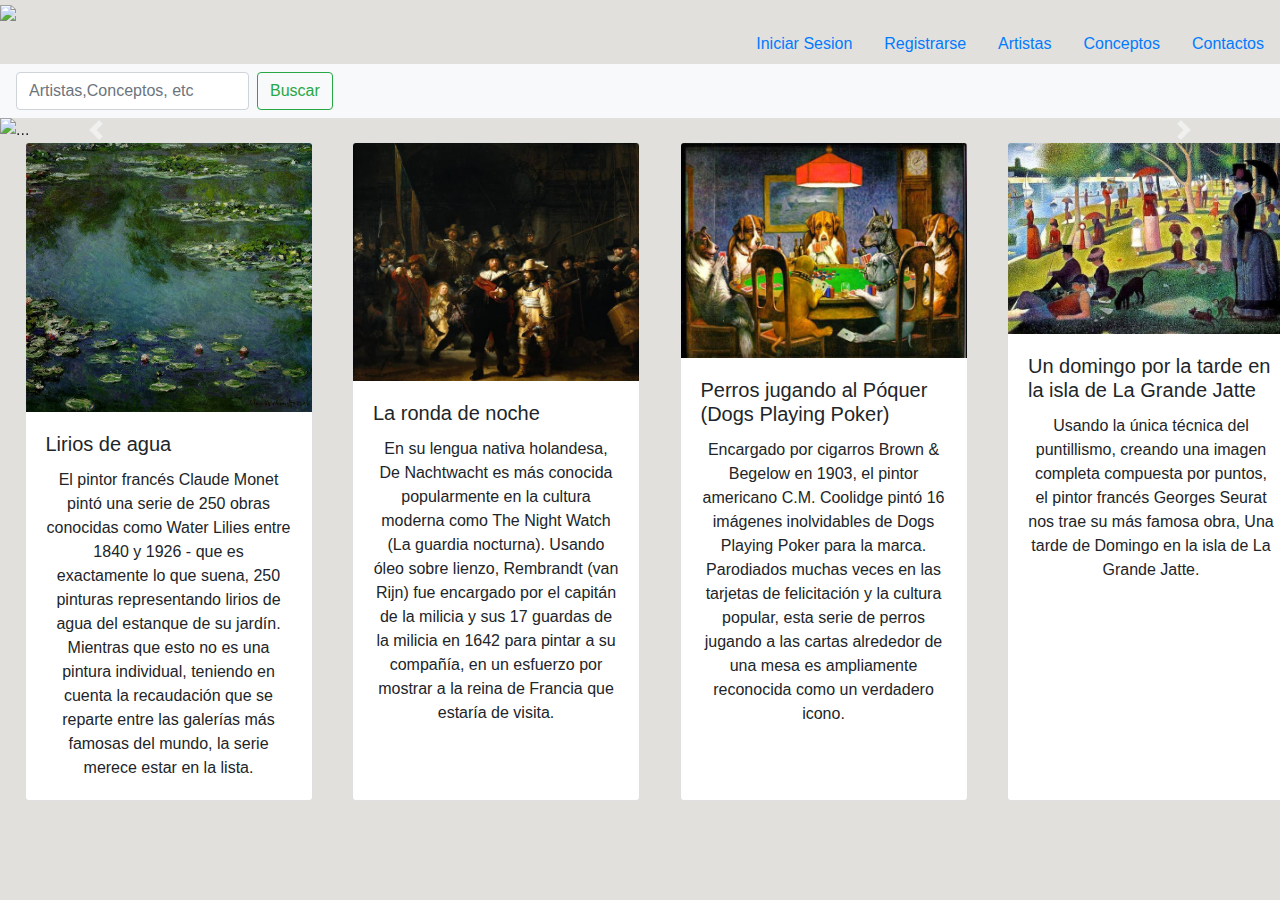
==== Grupo Zero/index.html @ 622be4af "nombre" ====
<!DOCTYPE html>
<html lang="en">

<head>
  <meta charset="UTF-8">
  <meta http-equiv="X-UA-Compatible" content="IE=edge">
  <meta name="viewport" content="width=device-width, initial-scale=1.0">
  <title>Ground Zero</title>
  <link rel="stylesheet" href="css/bootstrap.css">
  <link rel="stylesheet" href="css/misestilos.css">
</head>

<body>
  <div>
  <img src="...">
</div>
  <div class="nav justify-content-end">
    <div class="row">
      <div class="col"></div>
    </div>
    <nav>
      <ul class="nav">
        <li class="nav-item">
          <a class="nav-link" href="Iniciar Sesion.html">Iniciar Sesion</a>
        </li>
        <ul class="nav">
          <li class="nav-item">
            <a class="nav-link active" href="Registrarse.html">Registrarse</a>
          </li>
          <li class="nav-item">
            <a class="nav-link" href="Artistas.html">Artistas</a>
          </li>
          <li class="nav-item">
            <a class="nav-link" href="Conceptos.html">Conceptos</a>
          <li class="nav-item">
            <a class="nav-link active" href="Contactos.html">Contactos</a>
    </nav>
    </li>
    </li>
    </li>
    </ul>
    </ul>
    </ul>
  </div>
  <nav class="navbar navbar-light bg-light">
    <form class="form-inline">
      <input class="form-control mr-sm-2" type="search" placeholder="Artistas,Conceptos, etc" aria-label="search">
      <button class="btn btn-outline-success my-2 my-sm-0" type="submit">Buscar</button>
    </form>
  </nav>
  <div id="carouselExampleControls" class="carousel slide" data-ride="carousel">
    <div class="carousel-inner">
      <div class="carousel-item active">
        <img src="..." class="d-block w-100" alt="...">
      </div>
      <div class="carousel-item">
        <img src="..." class="d-block w-100" alt="...">
      </div>
      <div class="carousel-item">
        <img src="..." class="d-block w-100" alt="...">
      </div>
    </div>
    <a class="carousel-control-prev" href="#carouselExampleControls" role="button" data-slide="prev">
      <span class="carousel-control-prev-icon" aria-hidden="true"></span>
      <span class="sr-only">Previous</span>
    </a>
    <a class="carousel-control-next" href="#carouselExampleControls" role="button" data-slide="next">
      <span class="carousel-control-next-icon" aria-hidden="true"></span>
      <span class="sr-only">Next</span>
    </a>
  </div>
  </div>
  <div class="row">
    <div class="col"></div>
    <div class="card" style="width: 18rem;">
      <img src="Img/Imagen4.jpg" class="card-img-top" alt="...">
      <div class="card-body">
        <h5 class="card-title">Lirios de agua</h5>
        <p class="card-text">El pintor francés Claude Monet pintó una serie de 250 obras conocidas como Water Lilies
          entre 1840 y 1926 - que es exactamente lo que suena, 250 pinturas representando lirios de agua del estanque de
          su jardín. Mientras que esto no es una pintura individual, teniendo en cuenta la recaudación que se reparte
          entre las galerías más famosas del mundo, la serie merece estar en la lista.</p>
      </div>
    </div>
    <div class="col"></div>
    <div class="card" style="width: 18rem;">
      <img src="Img/Imagen5.jpg" class="card-img-top" alt="...">
      <div class="card-body">
        <h5 class="card-title">La ronda de noche</h5>
        <p class="card-text">En su lengua nativa holandesa, De Nachtwacht es más conocida popularmente en la cultura
          moderna como The Night Watch (La guardia nocturna). Usando óleo sobre lienzo, Rembrandt (van Rijn) fue
          encargado por el capitán de la milicia y sus 17 guardas de la milicia en 1642 para pintar a su compañía, en un
          esfuerzo por mostrar a la reina de Francia que estaría de visita.</p>
      </div>
    </div>
    <div class="col"></div>
    <div class="card" style="width: 18rem;">
      <img src="Img/Imagen6.jpg" class="card-img-top" alt="...">
      <div class="card-body">
        <h5 class="card-title">Perros jugando al Póquer (Dogs Playing Poker)</h5>
        <p class="card-text">Encargado por cigarros Brown & Begelow en 1903, el pintor americano C.M. Coolidge pintó 16
          imágenes inolvidables de Dogs Playing Poker para la marca. Parodiados muchas veces en las tarjetas de
          felicitación y la cultura popular, esta serie de perros jugando a las cartas alrededor de una mesa es
          ampliamente reconocida como un verdadero icono.
        </p>
      </div>
    </div>
    <div class="col"></div>
    <div class="card" style="width: 18rem;">
      <img src="Img/Imagen7.jpg" class="card-img-top" alt="...">
      <div class="card-body">
        <h5 class="card-title">Un domingo por la tarde en la isla de La Grande Jatte</h5>
        <p class="card-text">Usando la única técnica del puntillismo, creando una imagen completa compuesta por puntos,
          el pintor francés Georges Seurat nos trae su más famosa obra, Una tarde de Domingo en la isla de La Grande
          Jatte.</p>
      </div>
    </div>
  </div>
  </div>
  <script src="js/jquery-3.6.0.js"></script>
  <script src="js/popper.js"></script>
  <script src="js/bootstrap.js"></script>
</body>

</html>
---- Grupo Zero/css/misestilos.css ----
*{
    box-sizing: border-box;
}

body{
    background-color: #E1E0DD;
    font-family: sans-serif;

}

h1{

    text-align:center;
    color: #1a2537;
    font-size: 50px;

}

input[type="text"],
input[type="password"]{
    font-size: auto;
    width: auto;
    padding: auto;
    border:none
}

.input-contenedor{
    margin-bottom: 10px;
    border: 1px;
}

.button{
    border: none;
    width: 100%;
    color: white;
    font-size: 20px;
    background: #1a2537;
    padding: 15px 20px;
    border-radius: 5px;
    cursor: pointer;
}
.button:hover{
    background:cadetblue;
}

p{
    text-align: center;
}

.link{
    text-decoration: none;
    color: #1a2537;
    font-weight: 600;
}

.link:hover{
    color: cadetblue;
}
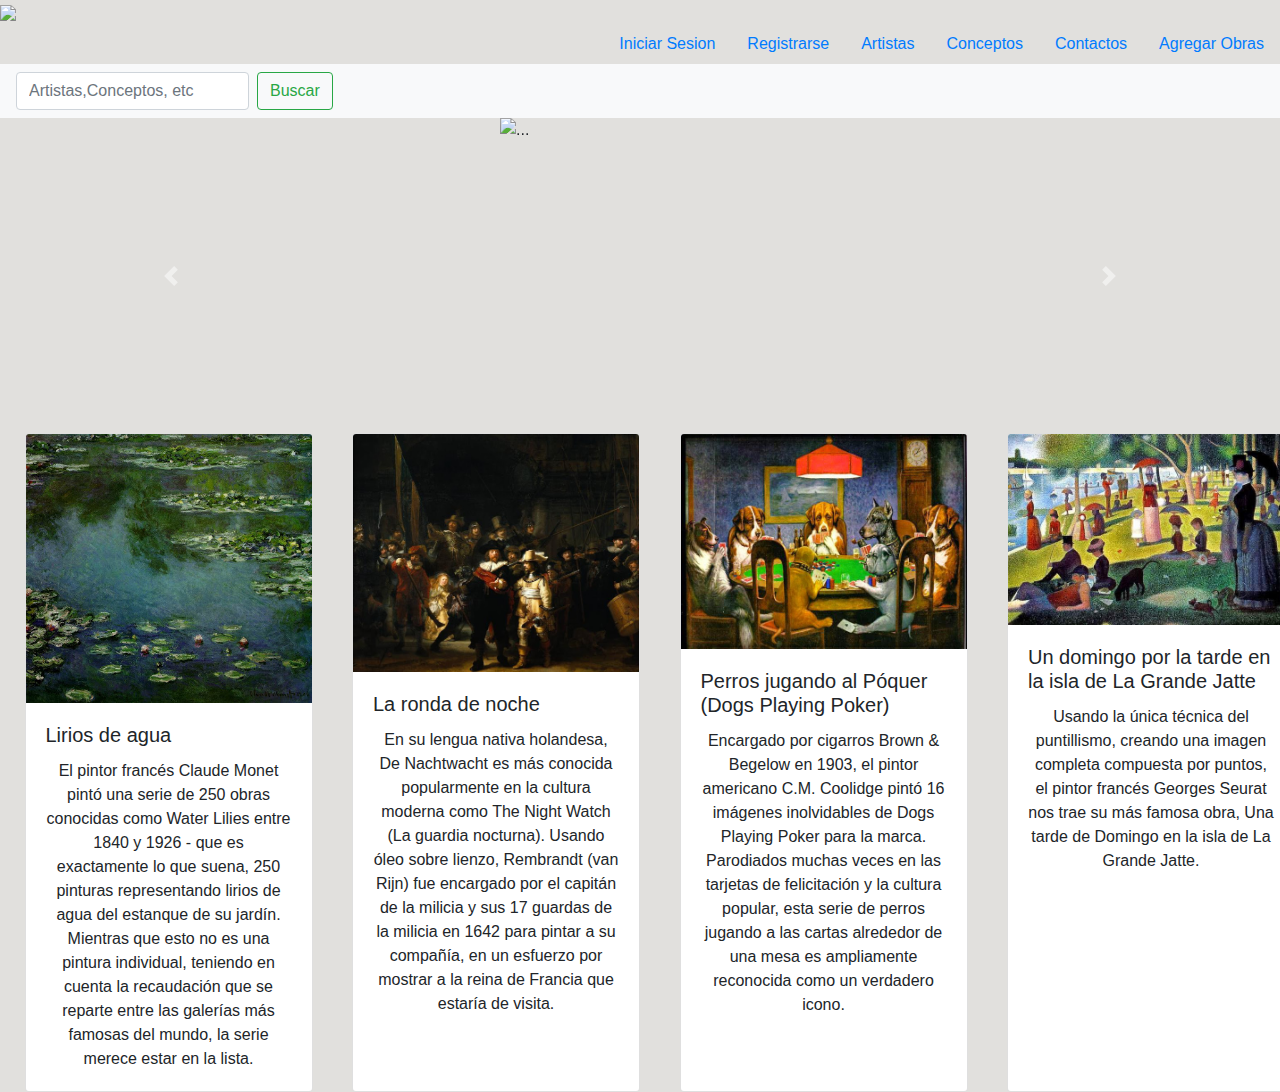
==== commit 0d809ee2: "cambio index" ====
--- a/Grupo Zero/index.html
+++ b/Grupo Zero/index.html
@@ -34,6 +34,8 @@
             <a class="nav-link" href="Conceptos.html">Conceptos</a>
           <li class="nav-item">
             <a class="nav-link active" href="Contactos.html">Contactos</a>
+            <li class="nav-item">
+              <a class="nav-link active" href="Agregar Obra.html">Agregar Obras</a>
     </nav>
     </li>
     </li>
--- a/Grupo Zero/css/misestilos.css
+++ b/Grupo Zero/css/misestilos.css
@@ -7,6 +7,7 @@
     font-family: sans-serif;
 
 }
+
 
 h1{
 
@@ -57,3 +58,21 @@
     color: cadetblue;
 }
 
+
+.carousel-item {
+    height: 35vh;
+    min-height: 250px;
+    padding-left: 500px;
+    padding-right: 500px;
+    
+  }
+
+  .carousel-control-prev{
+      padding-left: 150px;
+  }
+  .carousel-control-next{
+      padding-right: 150px;
+  }
+
+
+
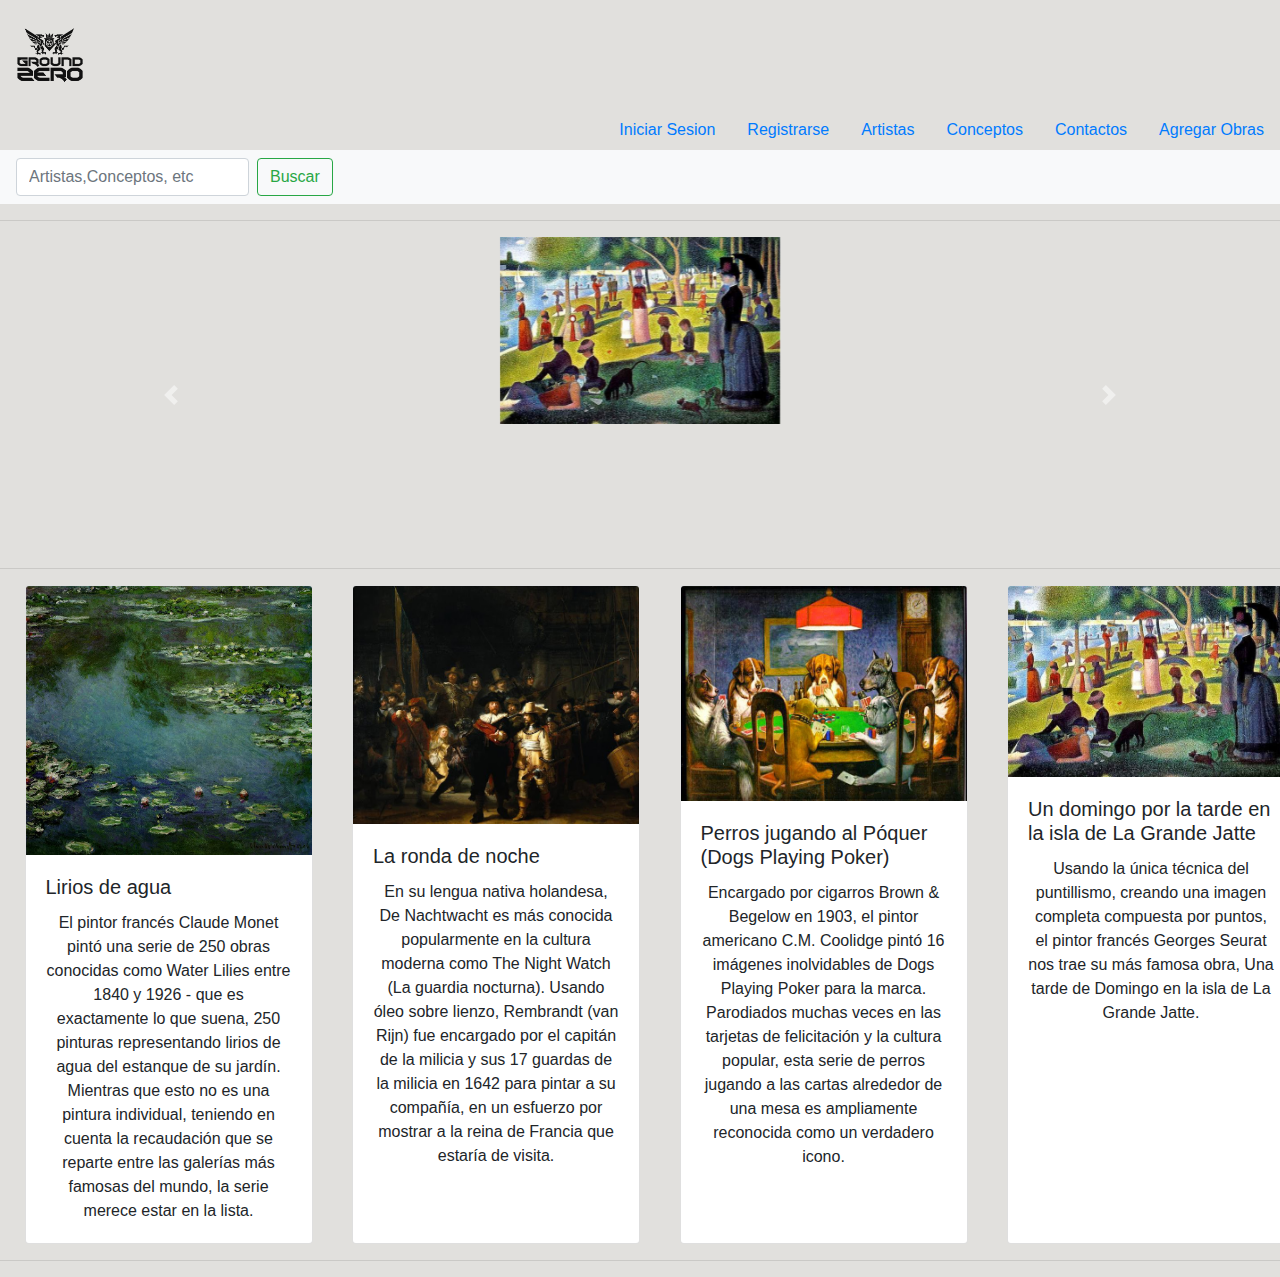
==== commit ee25947f: "cambios en index y logo" ====
--- a/Grupo Zero/index.html
+++ b/Grupo Zero/index.html
@@ -12,7 +12,7 @@
 
 <body>
   <div>
-  <img src="...">
+  <img src="Img/Logo.png" class="logo" width="100" height="110">
 </div>
   <div class="nav justify-content-end">
     <div class="row">
@@ -50,16 +50,17 @@
       <button class="btn btn-outline-success my-2 my-sm-0" type="submit">Buscar</button>
     </form>
   </nav>
+  <hr>
   <div id="carouselExampleControls" class="carousel slide" data-ride="carousel">
     <div class="carousel-inner">
       <div class="carousel-item active">
-        <img src="..." class="d-block w-100" alt="...">
+        <img src="Img/Imagen7.jpg" class="d-block w-100" alt="...">
       </div>
       <div class="carousel-item">
-        <img src="..." class="d-block w-100" alt="...">
+        <img src="Img/Imagen9.jpg" class="d-block w-100" alt="...">
       </div>
       <div class="carousel-item">
-        <img src="..." class="d-block w-100" alt="...">
+        <img src="Img/Imagen4.jpg" class="d-block w-100" alt="...">
       </div>
     </div>
     <a class="carousel-control-prev" href="#carouselExampleControls" role="button" data-slide="prev">
@@ -71,6 +72,7 @@
       <span class="sr-only">Next</span>
     </a>
   </div>
+  <hr>
   </div>
   <div class="row">
     <div class="col"></div>
@@ -118,6 +120,7 @@
       </div>
     </div>
   </div>
+  <hr>
   </div>
   <script src="js/jquery-3.6.0.js"></script>
   <script src="js/popper.js"></script>
--- a/Grupo Zero/css/misestilos.css
+++ b/Grupo Zero/css/misestilos.css
@@ -65,14 +65,47 @@
     padding-left: 500px;
     padding-right: 500px;
     
-  }
+}
 
-  .carousel-control-prev{
-      padding-left: 150px;
-  }
-  .carousel-control-next{
-      padding-right: 150px;
-  }
+    .carousel-control-prev{
+    padding-left: 150px;
+    }
+.carousel-control-next{
+    padding-right: 150px;
+    }
 
+.error{
+    color:#F00;
+}
 
+.error1{
+    color:#F00;
+}
 
+.error2{
+    color:#F00;
+}
+
+.error3{
+    color:#F00;
+}
+
+.error4{
+    color:#F00;
+}
+
+.error5{
+    color:#F00;
+}
+
+.error6{
+    color:#F00;
+}
+
+.error7{
+    color:#F00;
+}
+
+#logo{
+   
+}